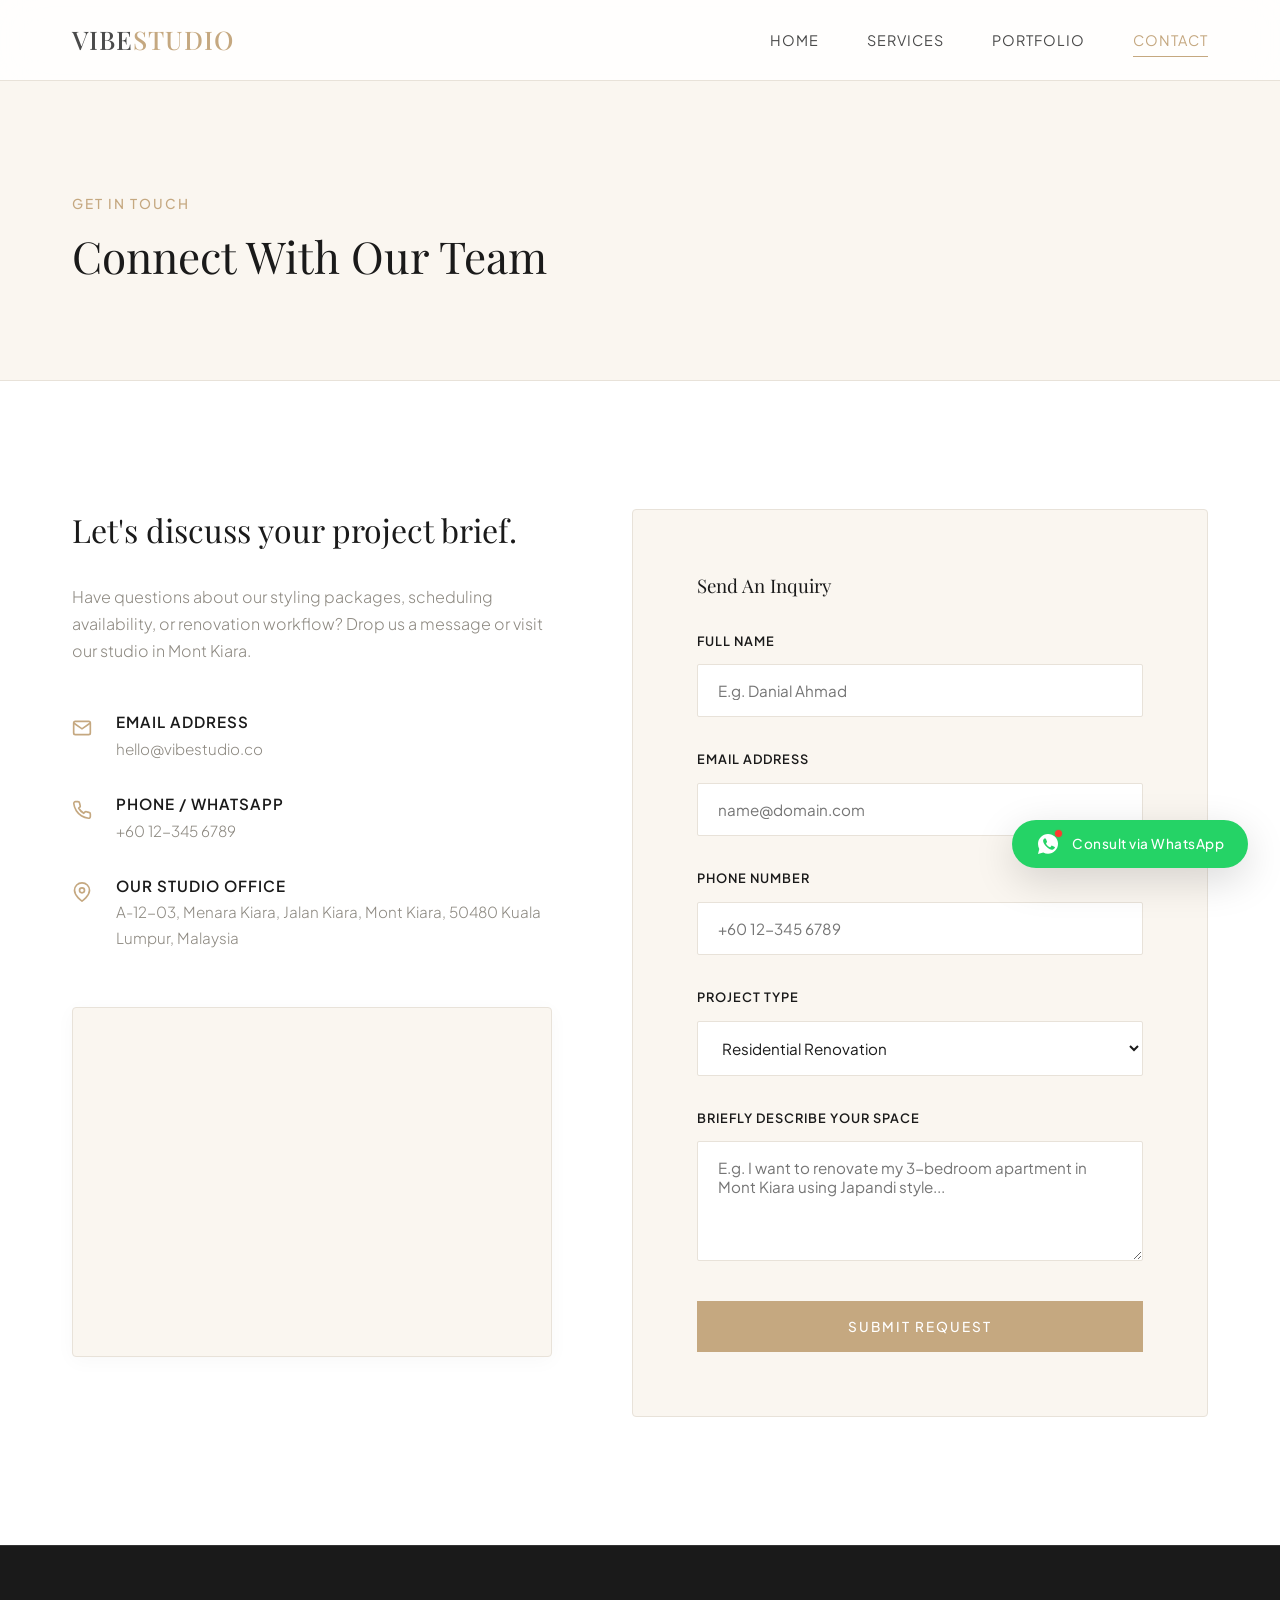
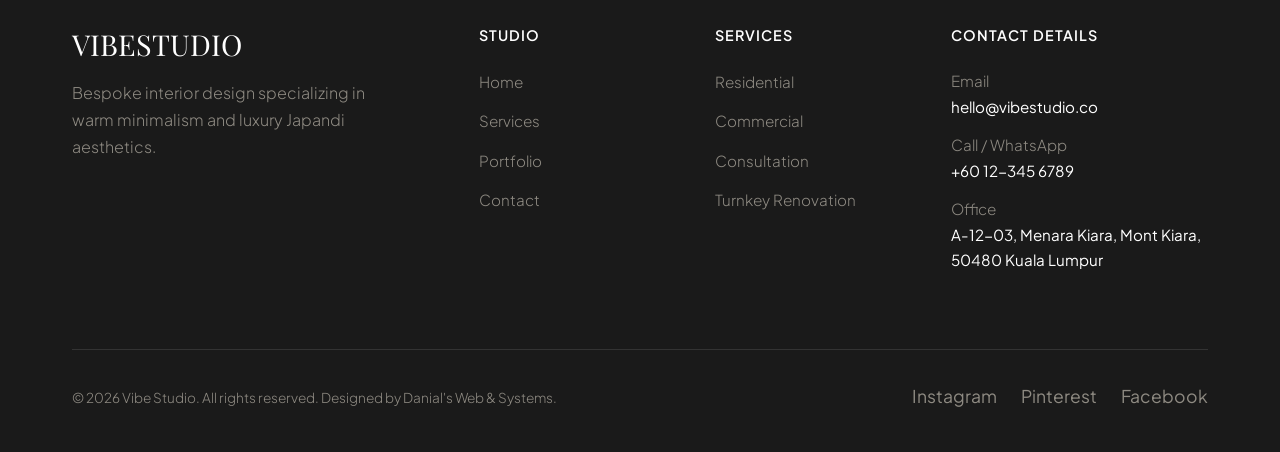
==== contact.html @ b214fbda "Initial commit - Japandi Vibe Studio Website" ====
<!DOCTYPE html>
<html lang="en">
<head>
  <meta charset="UTF-8">
  <meta name="viewport" content="width=device-width, initial-scale=1.0">
  <meta name="description" content="Get in touch with Vibe Studio in Kuala Lumpur. Send us an inquiry about your residential or commercial interior renovation.">
  <title>Contact Us | Vibe Interior Studio</title>
  
  <!-- CSS Stylesheet -->
  <link rel="stylesheet" href="css/style.css">
</head>
<body>

  <!-- Navigation Bar -->
  <nav class="navbar" id="navbar">
    <div class="container navbar-container">
      <a href="index.html" class="logo">VIBE<span>STUDIO</span></a>
      
      <ul class="nav-menu" id="nav-menu">
        <li><a href="index.html" class="nav-link">Home</a></li>
        <li><a href="services.html" class="nav-link">Services</a></li>
        <li><a href="portfolio.html" class="nav-link">Portfolio</a></li>
        <li><a href="contact.html" class="nav-link active">Contact</a></li>
      </ul>
      
      <div class="menu-toggle" id="menu-toggle">
        <span></span>
        <span></span>
        <span></span>
      </div>
    </div>
  </nav>

  <!-- Page Header -->
  <header class="page-header">
    <div class="container">
      <span class="section-subtitle">Get In Touch</span>
      <h1 class="section-title" style="margin-bottom: 0;">Connect With Our Team</h1>
    </div>
  </header>

  <!-- Contact Section -->
  <section class="section">
    <div class="container">
      <div class="contact-grid">
        
        <!-- Contact Information Column -->
        <div class="contact-info-col">
          <h3>Let's discuss your project brief.</h3>
          <p style="margin-bottom: 3rem; color: var(--color-text-muted);">Have questions about our styling packages, scheduling availability, or renovation workflow? Drop us a message or visit our studio in Mont Kiara.</p>
          
          <div class="contact-details">
            <!-- Item 1 -->
            <div class="contact-detail-item">
              <div class="contact-detail-icon">
                <svg width="20" height="20" viewBox="0 0 24 24" fill="none" stroke="currentColor" stroke-width="2">
                  <path d="M4 4h16c1.1 0 2 .9 2 2v12c0 1.1-.9 2-2 2H4c-1.1 0-2-.9-2-2V6c0-1.1.9-2 2-2z"/>
                  <polyline points="22,6 12,13 2,6"/>
                </svg>
              </div>
              <div class="contact-detail-text">
                <h4>Email Address</h4>
                <p><a href="mailto:hello@vibestudio.co">hello@vibestudio.co</a></p>
              </div>
            </div>

            <!-- Item 2 -->
            <div class="contact-detail-item">
              <div class="contact-detail-icon">
                <svg width="20" height="20" viewBox="0 0 24 24" fill="none" stroke="currentColor" stroke-width="2">
                  <path d="M22 16.92v3a2 2 0 0 1-2.18 2 19.79 19.79 0 0 1-8.63-3.07 19.5 19.5 0 0 1-6-6 19.79 19.79 0 0 1-3.07-8.67A2 2 0 0 1 4.11 2h3a2 2 0 0 1 2 1.72 12.84 12.84 0 0 0 .7 2.81 2 2 0 0 1-.45 2.11L8.09 9.91a16 16 0 0 0 6 6l1.27-1.27a2 2 0 0 1 2.11-.45 12.84 12.84 0 0 0 2.81.7A2 2 0 0 1 22 16.92z"/>
                </svg>
              </div>
              <div class="contact-detail-text">
                <h4>Phone / WhatsApp</h4>
                <p><a href="https://wa.me/60123456789">+60 12-345 6789</a></p>
              </div>
            </div>

            <!-- Item 3 -->
            <div class="contact-detail-item">
              <div class="contact-detail-icon">
                <svg width="20" height="20" viewBox="0 0 24 24" fill="none" stroke="currentColor" stroke-width="2">
                  <path d="M21 10c0 7-9 13-9 13s-9-6-9-13a9 9 0 0 1 18 0z"/>
                  <circle cx="12" cy="10" r="3"/>
                </svg>
              </div>
              <div class="contact-detail-text">
                <h4>Our Studio Office</h4>
                <p>A-12-03, Menara Kiara, Jalan Kiara, Mont Kiara, 50480 Kuala Lumpur, Malaysia</p>
              </div>
            </div>
          </div>

          <!-- Real Interactive Google Maps -->
          <div class="map-mockup">
            <iframe 
              src="https://www.google.com/maps/embed?pb=!1m18!1m12!1m3!1d3983.7431238466184!2d101.6508933!3d3.1706692999999997!2m3!1f0!2f0!3f0!3m2!1i1024!2i768!4f13.1!3m3!1m2!1s0x31cc48f1f7d5c953%3A0xe9f79cd29c6ccb19!2sMenara%20Kiara!5e0!3m2!1sen!2smy!4v1718849477000!5m2!1sen!2smy" 
              width="100%" 
              height="100%" 
              style="border:0;" 
              allowfullscreen="" 
              loading="lazy" 
              referrerpolicy="no-referrer-when-downgrade">
            </iframe>
          </div>
        </div>

        <!-- Contact Form Column -->
        <div class="contact-form-col">
          <h3 style="margin-bottom: 2rem;">Send An Inquiry</h3>
          
          <form id="contact-form" novalidate>
            <!-- Name Input -->
            <div class="form-group">
              <label for="name" class="form-label">Full Name</label>
              <input type="text" class="form-control" id="name" name="name" placeholder="E.g. Danial Ahmad" required>
            </div>

            <!-- Email Input -->
            <div class="form-group">
              <label for="email" class="form-label">Email Address</label>
              <input type="email" class="form-control" id="email" name="email" placeholder="name@domain.com" required>
            </div>

            <!-- Phone Input -->
            <div class="form-group">
              <label for="phone" class="form-label">Phone Number</label>
              <input type="tel" class="form-control" id="phone" name="phone" placeholder="+60 12-345 6789" required>
            </div>

            <!-- Space Selection -->
            <div class="form-group">
              <label for="project-type" class="form-label">Project Type</label>
              <select class="form-control" id="project-type" name="project-type">
                <option value="residential">Residential Renovation</option>
                <option value="commercial">Commercial / Office Design</option>
                <option value="consultation">Spatial Design Consultation</option>
                <option value="other">Other Projects</option>
              </select>
            </div>

            <!-- Message Input -->
            <div class="form-group">
              <label for="message" class="form-label">Briefly describe your space</label>
              <textarea class="form-control" id="message" name="message" placeholder="E.g. I want to renovate my 3-bedroom apartment in Mont Kiara using Japandi style..." required></textarea>
            </div>

            <!-- Submit Button -->
            <button type="submit" class="btn btn-accent btn-primary" style="width: 100%;">Submit Request</button>
            
            <!-- Form Status Response -->
            <div class="form-status" id="form-status"></div>
          </form>
        </div>

      </div>
    </div>
  </section>

  <!-- Footer -->
  <footer class="footer">
    <div class="container">
      <div class="footer-grid">
        <div class="footer-brand">
          <h3>VIBE<span>STUDIO</span></h3>
          <p>Bespoke interior design specializing in warm minimalism and luxury Japandi aesthetics.</p>
        </div>
        <div class="footer-col">
          <h4>Studio</h4>
          <ul class="footer-links">
            <li><a href="index.html">Home</a></li>
            <li><a href="services.html">Services</a></li>
            <li><a href="portfolio.html">Portfolio</a></li>
            <li><a href="contact.html">Contact</a></li>
          </ul>
        </div>
        <div class="footer-col">
          <h4>Services</h4>
          <ul class="footer-links">
            <li><a href="services.html">Residential</a></li>
            <li><a href="services.html">Commercial</a></li>
            <li><a href="services.html">Consultation</a></li>
            <li><a href="services.html">Turnkey Renovation</a></li>
          </ul>
        </div>
        <div class="footer-col">
          <h4>Contact Details</h4>
          <div class="footer-contact">
            <p>Email <span>hello@vibestudio.co</span></p>
            <p>Call / WhatsApp <span>+60 12-345 6789</span></p>
            <p>Office <span>A-12-03, Menara Kiara, Mont Kiara, 50480 Kuala Lumpur</span></p>
          </div>
        </div>
      </div>
      
      <div class="footer-bottom">
        <p>&copy; 2026 Vibe Studio. All rights reserved. Designed by Danial's Web &amp; Systems.</p>
        <div class="social-links">
          <a href="#" aria-label="Instagram">Instagram</a>
          <a href="#" aria-label="Pinterest">Pinterest</a>
          <a href="#" aria-label="Facebook">Facebook</a>
        </div>
      </div>
    </div>
  </footer>

  <!-- Floating WhatsApp Widget -->
  <a href="https://wa.me/60123456789" class="whatsapp-float" target="_blank" rel="noopener noreferrer">
    <div class="whatsapp-icon-wrapper">
      <svg class="whatsapp-icon" viewBox="0 0 24 24">
        <path d="M12.012 2C6.48 2 2 6.48 2 12.012c0 1.767.46 3.427 1.258 4.887L2 22l5.244-1.378a9.954 9.954 0 0 0 4.768 1.21c5.532 0 10.012-4.48 10.012-10.012S17.544 2 12.012 2zm6.273 14.3c-.258.728-1.282 1.332-1.782 1.4-1.378.188-3.118-.332-5.187-2.186-2.585-2.316-4.225-5.068-4.225-6.853 0-.853.454-1.42.79-1.77.258-.266.52-.352.753-.352.224 0 .428.01.614.019.2.01.467-.076.732.558.266.643.918 2.24.996 2.4.078.16.13.348.026.558-.104.21-.156.34-.312.522-.156.182-.328.406-.468.544-.156.15-.32.314-.138.625.182.308.808 1.33 1.734 2.156.926.826 1.706 1.08 2.012 1.204.306.124.484.104.664-.1.182-.204.79-.918.996-1.232.204-.314.41-.262.69-.156.28.106 1.78.84 2.088.994.308.154.514.23.586.352.072.124.072.716-.186 1.442z"/>
      </svg>
      <div class="whatsapp-badge"></div>
    </div>
    <span class="whatsapp-text">Consult via WhatsApp</span>
  </a>

  <!-- Main JavaScript File -->
  <script src="js/main.js"></script>
</body>
</html>
---- css/style.css ----
/* 
 * Vibe Interior Studio - Style Sheet
 * Japandi Minimalist Luxury Theme
 */

@import url('https://fonts.googleapis.com/css2?family=Playfair+Display:ital,wght@0,400..900;1,400..900&family=Plus+Jakarta+Sans:wght@300;400;500;600;700&display=swap');

:root {
  --color-primary: #1A1A1A;
  --color-accent: #C5A880;
  --color-accent-hover: #AA8C63;
  --color-bg-light: #FAF6F0;
  --color-bg-white: #FFFFFF;
  --color-text: #4A4A4A;
  --color-text-light: #F0EDE6;
  --color-text-muted: #8E8A82;
  --color-border: #E8E2D9;
  --color-border-dark: #333333;
  --font-headers: 'Playfair Display', Georgia, serif;
  --font-body: 'Plus Jakarta Sans', sans-serif;
  --transition-smooth: all 0.4s cubic-bezier(0.16, 1, 0.3, 1);
  --shadow-subtle: 0 4px 20px rgba(26, 26, 26, 0.03);
  --shadow-medium: 0 10px 30px rgba(26, 26, 26, 0.06);
  --shadow-float: 0 12px 40px rgba(0, 0, 0, 0.15);
}

/* Base resets */
*, *::before, *::after {
  box-sizing: border-box;
  margin: 0;
  padding: 0;
}

html {
  scroll-behavior: smooth;
  font-size: 16px;
}

body {
  font-family: var(--font-body);
  color: var(--color-text);
  background-color: var(--color-bg-white);
  line-height: 1.7;
  overflow-x: hidden;
  -webkit-font-smoothing: antialiased;
}

h1, h2, h3, h4, h5, h6 {
  font-family: var(--font-headers);
  color: var(--color-primary);
  font-weight: 400;
  line-height: 1.3;
}

p {
  font-weight: 300;
}

a {
  color: inherit;
  text-decoration: none;
  transition: var(--transition-smooth);
}

img {
  max-width: 100%;
  height: auto;
  display: block;
}

/* Custom Scrollbar */
::-webkit-scrollbar {
  width: 8px;
}
::-webkit-scrollbar-track {
  background: var(--color-bg-light);
}
::-webkit-scrollbar-thumb {
  background: var(--color-accent);
  border-radius: 4px;
}
::-webkit-scrollbar-thumb:hover {
  background: var(--color-accent-hover);
}

/* Common Layout Elements */
.container {
  max-width: 1200px;
  margin: 0 auto;
  padding: 0 2rem;
}

.section {
  padding: 8rem 0;
}

.section-light {
  background-color: var(--color-bg-light);
}

.section-header {
  max-width: 600px;
  margin-bottom: 4rem;
}

.section-subtitle {
  font-family: var(--font-body);
  font-weight: 500;
  text-transform: uppercase;
  font-size: 0.85rem;
  letter-spacing: 2px;
  color: var(--color-accent);
  margin-bottom: 0.75rem;
  display: block;
}

.section-title {
  font-size: 2.75rem;
  margin-bottom: 1.5rem;
}

@media (max-width: 768px) {
  .section {
    padding: 5rem 0;
  }
  .section-title {
    font-size: 2.25rem;
  }
}

/* Navigation Bar */
.navbar {
  position: fixed;
  top: 0;
  left: 0;
  width: 100%;
  z-index: 1000;
  background-color: rgba(255, 255, 255, 0.85);
  backdrop-filter: blur(20px);
  -webkit-backdrop-filter: blur(20px);
  border-bottom: 1px solid var(--color-border);
  transition: var(--transition-smooth);
}

.navbar.scrolled {
  padding: 0.75rem 0;
  box-shadow: var(--shadow-subtle);
}

.navbar-container {
  display: flex;
  justify-content: space-between;
  align-items: center;
  height: 80px;
}

.logo {
  font-family: var(--font-headers);
  font-size: 1.6rem;
  font-weight: 500;
  letter-spacing: 1px;
}

.logo span {
  color: var(--color-accent);
}

.nav-menu {
  display: flex;
  gap: 3rem;
  list-style: none;
}

.nav-link {
  font-size: 0.9rem;
  font-weight: 400;
  letter-spacing: 1px;
  text-transform: uppercase;
  position: relative;
  padding: 0.5rem 0;
}

.nav-link::after {
  content: '';
  position: absolute;
  bottom: 0;
  left: 0;
  width: 0;
  height: 1px;
  background-color: var(--color-accent);
  transition: var(--transition-smooth);
}

.nav-link:hover {
  color: var(--color-accent);
}

.nav-link:hover::after,
.nav-link.active::after {
  width: 100%;
}

.nav-link.active {
  color: var(--color-accent);
}

.menu-toggle {
  display: none;
  flex-direction: column;
  justify-content: space-between;
  width: 24px;
  height: 18px;
  cursor: pointer;
  z-index: 1001;
}

.menu-toggle span {
  display: block;
  height: 2px;
  width: 100%;
  background-color: var(--color-primary);
  transition: var(--transition-smooth);
  transform-origin: left center;
}

/* Mobile nav styles */
@media (max-width: 768px) {
  .nav-menu {
    position: fixed;
    top: 0;
    right: -100%;
    width: 80%;
    max-width: 320px;
    height: 100vh;
    background-color: var(--color-bg-white);
    flex-direction: column;
    justify-content: center;
    align-items: center;
    gap: 2.5rem;
    box-shadow: -10px 0 30px rgba(0,0,0,0.05);
    transition: var(--transition-smooth);
    z-index: 1000;
  }
  .nav-menu.open {
    right: 0;
  }
  .menu-toggle {
    display: flex;
  }
  .menu-toggle.open span:nth-child(1) {
    transform: rotate(45deg);
    position: relative;
    top: -1px;
    left: 2px;
  }
  .menu-toggle.open span:nth-child(2) {
    opacity: 0;
  }
  .menu-toggle.open span:nth-child(3) {
    transform: rotate(-45deg);
    position: relative;
    top: 1px;
    left: 2px;
  }
}

/* Buttons */
.btn {
  display: inline-flex;
  align-items: center;
  justify-content: center;
  padding: 1rem 2.25rem;
  font-family: var(--font-body);
  font-size: 0.85rem;
  font-weight: 500;
  letter-spacing: 2px;
  text-transform: uppercase;
  border: 1px solid var(--color-primary);
  cursor: pointer;
  position: relative;
  overflow: hidden;
  transition: var(--transition-smooth);
}

.btn-primary {
  background-color: var(--color-primary);
  color: var(--color-bg-white);
}

.btn-primary:hover {
  background-color: transparent;
  color: var(--color-primary);
}

.btn-secondary {
  background-color: transparent;
  color: var(--color-primary);
}

.btn-secondary:hover {
  background-color: var(--color-primary);
  color: var(--color-bg-white);
}

.btn-accent {
  background-color: var(--color-accent);
  border-color: var(--color-accent);
  color: var(--color-bg-white);
}

.btn-accent:hover {
  background-color: var(--color-accent-hover);
  border-color: var(--color-accent-hover);
  transform: translateY(-2px);
}

.btn-text {
  padding: 0;
  border: none;
  background: none;
  color: var(--color-accent);
  font-weight: 600;
  letter-spacing: 1px;
  display: inline-flex;
  align-items: center;
  gap: 0.5rem;
}

.btn-text::after {
  content: '→';
  transition: var(--transition-smooth);
}

.btn-text:hover {
  color: var(--color-primary);
}

.btn-text:hover::after {
  transform: translateX(5px);
}

/* Footer */
.footer {
  background-color: var(--color-primary);
  color: var(--color-text-light);
  padding: 5rem 0 2.5rem;
  border-top: 1px solid var(--color-border-dark);
}

.footer-grid {
  display: grid;
  grid-template-columns: 2fr 1fr 1fr 1.5fr;
  gap: 4rem;
  margin-bottom: 4rem;
}

@media (max-width: 992px) {
  .footer-grid {
    grid-template-columns: 1fr 1fr;
    gap: 3rem;
  }
}

@media (max-width: 576px) {
  .footer-grid {
    grid-template-columns: 1fr;
    gap: 2.5rem;
  }
}

.footer-brand h3 {
  color: var(--color-bg-white);
  font-size: 1.8rem;
  margin-bottom: 1rem;
}

.footer-brand p {
  color: var(--color-text-muted);
  max-width: 300px;
  margin-bottom: 1.5rem;
}

.footer-col h4 {
  color: var(--color-bg-white);
  font-family: var(--font-body);
  font-weight: 600;
  font-size: 0.9rem;
  text-transform: uppercase;
  letter-spacing: 1px;
  margin-bottom: 1.5rem;
}

.footer-links {
  list-style: none;
}

.footer-links li {
  margin-bottom: 0.75rem;
}

.footer-links a {
  color: var(--color-text-muted);
  font-weight: 300;
  font-size: 0.95rem;
}

.footer-links a:hover {
  color: var(--color-accent);
  padding-left: 5px;
}

.footer-contact p {
  color: var(--color-text-muted);
  margin-bottom: 0.75rem;
  font-size: 0.95rem;
}

.footer-contact span {
  display: block;
  color: var(--color-bg-white);
  font-weight: 400;
}

.footer-bottom {
  border-top: 1px solid var(--color-border-dark);
  padding-top: 2rem;
  display: flex;
  justify-content: space-between;
  align-items: center;
  flex-wrap: wrap;
  gap: 1rem;
}

.footer-bottom p {
  font-size: 0.85rem;
  color: var(--color-text-muted);
}

.social-links {
  display: flex;
  gap: 1.5rem;
}

.social-links a {
  color: var(--color-text-muted);
  font-size: 1.1rem;
}

.social-links a:hover {
  color: var(--color-accent);
}


/* --- PAGE SPECIFIC STYLES --- */

/* 1. Home Page */
.hero {
  height: 100vh;
  min-height: 600px;
  position: relative;
  display: flex;
  align-items: center;
  background-color: var(--color-primary);
  overflow: hidden;
}

.hero-bg {
  position: absolute;
  top: 0;
  left: 0;
  width: 100%;
  height: 100%;
  object-fit: cover;
  opacity: 0.45;
  transform: scale(1.05);
  animation: zoomSlow 20s infinite alternate;
}

@keyframes zoomSlow {
  from { transform: scale(1); }
  to { transform: scale(1.08); }
}

.hero-content {
  position: relative;
  z-index: 2;
  max-width: 750px;
  color: var(--color-bg-white);
}

.hero-subtitle {
  font-size: 0.9rem;
  text-transform: uppercase;
  letter-spacing: 3px;
  color: var(--color-accent);
  margin-bottom: 1.5rem;
  display: block;
  animation: fadeInUp 1s ease forwards;
}

.hero-title {
  font-size: 4.5rem;
  color: var(--color-bg-white);
  line-height: 1.15;
  margin-bottom: 2rem;
  animation: fadeInUp 1s ease 0.2s forwards;
  opacity: 0;
}

.hero-title span {
  font-style: italic;
  font-family: var(--font-headers);
  color: var(--color-accent);
}

.hero-btns {
  display: flex;
  gap: 1.5rem;
  animation: fadeInUp 1s ease 0.4s forwards;
  opacity: 0;
}

@media (max-width: 768px) {
  .hero-title {
    font-size: 3rem;
  }
  .hero-btns {
    flex-direction: column;
    align-items: flex-start;
  }
}

@keyframes fadeInUp {
  from {
    opacity: 0;
    transform: translateY(30px);
  }
  to {
    opacity: 1;
    transform: translateY(0);
  }
}

/* Home Intro / About Section */
.intro-grid {
  display: grid;
  grid-template-columns: 1fr 1fr;
  gap: 6rem;
  align-items: center;
}

.intro-image-wrapper {
  position: relative;
  padding-bottom: 120%; /* Portrait frame */
  background-color: var(--color-bg-light);
  overflow: hidden;
  border-radius: 4px;
  box-shadow: var(--shadow-medium);
}

.intro-img {
  position: absolute;
  top: 0;
  left: 0;
  width: 100%;
  height: 100%;
  object-fit: cover;
  transition: var(--transition-smooth);
}

.intro-image-wrapper:hover .intro-img {
  transform: scale(1.03);
}

.intro-stats {
  display: grid;
  grid-template-columns: 1fr 1fr;
  gap: 2.5rem;
  margin-top: 3.5rem;
  border-top: 1px solid var(--color-border);
  padding-top: 2.5rem;
}

.stat-number {
  font-family: var(--font-headers);
  font-size: 3rem;
  color: var(--color-accent);
  line-height: 1;
  margin-bottom: 0.5rem;
}

.stat-label {
  font-size: 0.85rem;
  text-transform: uppercase;
  letter-spacing: 1px;
  color: var(--color-text-muted);
}

@media (max-width: 992px) {
  .intro-grid {
    grid-template-columns: 1fr;
    gap: 4rem;
  }
  .intro-image-wrapper {
    padding-bottom: 60%;
  }
}

/* Home Featured Portfolio Preview */
.featured-grid {
  display: grid;
  grid-template-columns: repeat(3, 1fr);
  gap: 2rem;
  margin-bottom: 4rem;
}

.project-card {
  position: relative;
  overflow: hidden;
  aspect-ratio: 4/5;
  background-color: var(--color-primary);
  border-radius: 4px;
}

.project-img {
  width: 100%;
  height: 100%;
  object-fit: cover;
  transition: var(--transition-smooth);
}

.project-overlay {
  position: absolute;
  bottom: 0;
  left: 0;
  width: 100%;
  padding: 3rem 2rem 2rem;
  background: linear-gradient(to top, rgba(26,26,26,0.9) 0%, rgba(26,26,26,0.4) 60%, transparent 100%);
  color: var(--color-bg-white);
  transform: translateY(10px);
  opacity: 0;
  transition: var(--transition-smooth);
}

.project-card:hover .project-img {
  transform: scale(1.05);
  opacity: 0.7;
}

.project-card:hover .project-overlay {
  transform: translateY(0);
  opacity: 1;
}

.project-category {
  font-size: 0.75rem;
  text-transform: uppercase;
  letter-spacing: 1.5px;
  color: var(--color-accent);
  margin-bottom: 0.5rem;
  display: block;
}

.project-title {
  font-size: 1.5rem;
  color: var(--color-bg-white);
}

@media (max-width: 992px) {
  .featured-grid {
    grid-template-columns: 1fr 1fr;
  }
}
@media (max-width: 576px) {
  .featured-grid {
    grid-template-columns: 1fr;
  }
}

/* Testimonial slider styling */
.testimonial-card {
  background-color: var(--color-bg-white);
  padding: 3.5rem;
  border-radius: 4px;
  box-shadow: var(--shadow-subtle);
  border: 1px solid var(--color-border);
  position: relative;
}

.testimonial-card::before {
  content: '“';
  font-family: var(--font-headers);
  font-size: 8rem;
  position: absolute;
  top: -1rem;
  left: 2rem;
  color: rgba(197, 168, 128, 0.12);
  line-height: 1;
}

.testimonial-quote {
  font-family: var(--font-headers);
  font-size: 1.5rem;
  color: var(--color-primary);
  margin-bottom: 2rem;
  line-height: 1.5;
}

.testimonial-author {
  display: flex;
  align-items: center;
  gap: 1rem;
}

.author-info h4 {
  font-family: var(--font-body);
  font-weight: 600;
  font-size: 0.95rem;
}

.author-info p {
  font-size: 0.8rem;
  color: var(--color-text-muted);
}


/* 2. Services Page */
.page-header {
  padding: 12rem 0 6rem;
  background-color: var(--color-bg-light);
  border-bottom: 1px solid var(--color-border);
}

.services-grid {
  display: grid;
  grid-template-columns: repeat(4, 1fr);
  gap: 2rem;
}

.service-card {
  background-color: var(--color-bg-white);
  border: 1px solid var(--color-border);
  padding: 3rem 2rem;
  border-radius: 4px;
  transition: var(--transition-smooth);
}

.service-card:hover {
  transform: translateY(-8px);
  box-shadow: var(--shadow-medium);
  border-color: var(--color-accent);
}

.service-icon {
  width: 50px;
  height: 50px;
  display: flex;
  align-items: center;
  justify-content: center;
  background-color: var(--color-bg-light);
  color: var(--color-accent);
  border-radius: 4px;
  margin-bottom: 2rem;
  font-size: 1.5rem;
  transition: var(--transition-smooth);
}

.service-card:hover .service-icon {
  background-color: var(--color-accent);
  color: var(--color-bg-white);
}

.service-card h3 {
  font-size: 1.35rem;
  margin-bottom: 1rem;
}

.service-card p {
  font-size: 0.9rem;
  color: var(--color-text-muted);
}

@media (max-width: 1200px) {
  .services-grid {
    grid-template-columns: repeat(2, 1fr);
  }
}
@media (max-width: 576px) {
  .services-grid {
    grid-template-columns: 1fr;
  }
}

/* Timeline Process styling */
.timeline {
  position: relative;
  max-width: 800px;
  margin: 0 auto;
  padding: 2rem 0;
}

.timeline::after {
  content: '';
  position: absolute;
  width: 1px;
  background-color: var(--color-border);
  top: 0;
  bottom: 0;
  left: 50%;
  margin-left: -0.5px;
}

.timeline-item {
  padding: 2rem 3rem;
  position: relative;
  width: 50%;
  transition: var(--transition-smooth);
}

.timeline-item::after {
  content: '';
  position: absolute;
  width: 12px;
  height: 12px;
  right: -6px;
  background-color: var(--color-bg-white);
  border: 2px solid var(--color-accent);
  border-radius: 50%;
  top: 2.5rem;
  z-index: 1;
  transition: var(--transition-smooth);
}

.timeline-item:hover::after {
  background-color: var(--color-accent);
  transform: scale(1.3);
}

.timeline-item-left {
  left: 0;
  text-align: right;
}

.timeline-item-right {
  left: 50%;
}

.timeline-item-right::after {
  left: -6px;
}

.timeline-step {
  font-family: var(--font-body);
  font-size: 0.8rem;
  color: var(--color-accent);
  font-weight: 600;
  text-transform: uppercase;
  margin-bottom: 0.5rem;
  display: block;
}

.timeline-item h3 {
  font-size: 1.5rem;
  margin-bottom: 1rem;
}

.timeline-item p {
  color: var(--color-text-muted);
  font-size: 0.95rem;
}

@media (max-width: 768px) {
  .timeline::after {
    left: 2rem;
  }
  .timeline-item {
    width: 100%;
    text-align: left !important;
    padding-left: 4rem;
    padding-right: 0;
  }
  .timeline-item::after {
    left: 2rem !important;
    margin-left: -6px;
  }
  .timeline-item-right {
    left: 0;
  }
}


/* 3. Portfolio Page with Filtering & Grid */
.portfolio-filters {
  display: flex;
  justify-content: center;
  gap: 1.5rem;
  flex-wrap: wrap;
  margin-bottom: 4rem;
}

.filter-btn {
  background: none;
  border: none;
  font-family: var(--font-body);
  font-size: 0.85rem;
  font-weight: 500;
  text-transform: uppercase;
  letter-spacing: 2px;
  color: var(--color-text-muted);
  cursor: pointer;
  padding: 0.5rem 1.5rem;
  border-radius: 30px;
  border: 1px solid transparent;
  transition: var(--transition-smooth);
}

.filter-btn:hover {
  color: var(--color-primary);
}

.filter-btn.active {
  color: var(--color-primary);
  border-color: var(--color-border);
  background-color: var(--color-bg-light);
}

.portfolio-grid {
  display: grid;
  grid-template-columns: repeat(3, 1fr);
  gap: 2rem;
}

.portfolio-item {
  position: relative;
  aspect-ratio: 1/1;
  overflow: hidden;
  border-radius: 4px;
  cursor: pointer;
  background-color: var(--color-primary);
}

.portfolio-item img {
  width: 100%;
  height: 100%;
  object-fit: cover;
  transition: var(--transition-smooth);
}

.portfolio-item-overlay {
  position: absolute;
  top: 0;
  left: 0;
  width: 100%;
  height: 100%;
  background-color: rgba(26, 26, 26, 0.7);
  display: flex;
  flex-direction: column;
  justify-content: center;
  align-items: center;
  opacity: 0;
  transition: var(--transition-smooth);
  color: var(--color-bg-white);
  padding: 2rem;
  text-align: center;
}

.portfolio-item:hover img {
  transform: scale(1.05);
}

.portfolio-item:hover .portfolio-item-overlay {
  opacity: 1;
}

.portfolio-item-overlay h3 {
  color: var(--color-bg-white);
  font-size: 1.4rem;
  margin-bottom: 0.5rem;
}

.portfolio-item-overlay p {
  font-size: 0.8rem;
  text-transform: uppercase;
  color: var(--color-accent);
  letter-spacing: 1px;
}

@media (max-width: 992px) {
  .portfolio-grid {
    grid-template-columns: repeat(2, 1fr);
  }
}
@media (max-width: 576px) {
  .portfolio-grid {
    grid-template-columns: 1fr;
  }
}

/* Lightbox Modal */
.lightbox {
  position: fixed;
  top: 0;
  left: 0;
  width: 100%;
  height: 100%;
  background-color: rgba(26, 26, 26, 0.95);
  z-index: 2000;
  display: none;
  justify-content: center;
  align-items: center;
  opacity: 0;
  transition: opacity 0.4s ease;
}

.lightbox.active {
  display: flex;
  opacity: 1;
}

.lightbox-content {
  position: relative;
  max-width: 85%;
  max-height: 80vh;
  display: flex;
  flex-direction: column;
  align-items: center;
}

.lightbox-img {
  max-width: 100%;
  max-height: 75vh;
  object-fit: contain;
  box-shadow: 0 10px 40px rgba(0,0,0,0.5);
  border-radius: 2px;
}

.lightbox-caption {
  color: var(--color-bg-white);
  font-family: var(--font-headers);
  font-size: 1.25rem;
  margin-top: 1.5rem;
  text-align: center;
}

.lightbox-close {
  position: absolute;
  top: -40px;
  right: 0;
  color: var(--color-bg-white);
  font-size: 2rem;
  cursor: pointer;
  line-height: 1;
}

.lightbox-close:hover {
  color: var(--color-accent);
}

.lightbox-nav {
  position: absolute;
  top: 50%;
  transform: translateY(-50%);
  color: var(--color-bg-white);
  font-size: 3rem;
  cursor: pointer;
  user-select: none;
  transition: var(--transition-smooth);
}

.lightbox-nav:hover {
  color: var(--color-accent);
}

.lightbox-prev {
  left: -80px;
}

.lightbox-next {
  right: -80px;
}

@media (max-width: 768px) {
  .lightbox-prev {
    left: -40px;
  }
  .lightbox-next {
    right: -40px;
  }
  .lightbox-nav {
    font-size: 2rem;
  }
}


/* 4. Contact Page */
.contact-grid {
  display: grid;
  grid-template-columns: 1fr 1.2fr;
  gap: 5rem;
}

@media (max-width: 992px) {
  .contact-grid {
    grid-template-columns: 1fr;
    gap: 4rem;
  }
}

.contact-info-col h3 {
  font-size: 2rem;
  margin-bottom: 2rem;
}

.contact-details {
  margin-bottom: 3.5rem;
}

.contact-detail-item {
  display: flex;
  gap: 1.5rem;
  margin-bottom: 2rem;
}

.contact-detail-icon {
  font-size: 1.3rem;
  color: var(--color-accent);
}

.contact-detail-text h4 {
  font-family: var(--font-body);
  font-weight: 600;
  font-size: 0.95rem;
  text-transform: uppercase;
  letter-spacing: 1px;
  margin-bottom: 0.25rem;
}

.contact-detail-text p {
  color: var(--color-text-muted);
  font-size: 0.95rem;
}

/* Styled Map Mockup */
.map-mockup {
  width: 100%;
  height: 350px;
  background-color: var(--color-bg-light);
  border: 1px solid var(--color-border);
  border-radius: 4px;
  position: relative;
  overflow: hidden;
  box-shadow: var(--shadow-subtle);
}

.map-mockup iframe {
  width: 100%;
  height: 100%;
  border: 0;
  filter: grayscale(0.7) contrast(1.1) brightness(0.95);
  transition: var(--transition-smooth);
}

.map-mockup iframe:hover {
  filter: none;
}

.map-placeholder-bg {
  width: 100%;
  height: 100%;
  background: radial-gradient(circle at center, #F5F1E9 0%, #E8E2D9 100%);
  position: relative;
}

/* Decorative map roads and layout */
.map-road {
  position: absolute;
  background-color: #FFFFFF;
}
.road-1 { top: 30%; left: 0; width: 100%; height: 30px; transform: rotate(-5deg); }
.road-2 { top: 0; left: 40%; width: 40px; height: 100%; transform: rotate(15deg); }
.road-3 { top: 60%; left: 0; width: 100%; height: 20px; }

.map-park {
  position: absolute;
  top: 10%;
  left: 10%;
  width: 120px;
  height: 90px;
  background-color: #E2EBDC;
  border-radius: 8px;
}

.map-pin {
  position: absolute;
  top: 40%;
  left: 46%;
  transform: translate(-50%, -50%);
  display: flex;
  flex-direction: column;
  align-items: center;
  cursor: pointer;
  z-index: 10;
}

.pin-icon {
  width: 32px;
  height: 32px;
  background-color: var(--color-primary);
  border: 2px solid var(--color-accent);
  border-radius: 50% 50% 50% 0;
  transform: rotate(-45deg);
  display: flex;
  align-items: center;
  justify-content: center;
  box-shadow: 0 4px 10px rgba(0,0,0,0.15);
  animation: pulsePin 2s infinite;
}

@keyframes pulsePin {
  0% { transform: rotate(-45deg) scale(1); }
  50% { transform: rotate(-45deg) scale(1.1); }
  100% { transform: rotate(-45deg) scale(1); }
}

.pin-icon::after {
  content: '';
  width: 10px;
  height: 10px;
  background-color: var(--color-accent);
  border-radius: 50%;
}

.map-tooltip {
  background-color: var(--color-primary);
  color: var(--color-bg-white);
  padding: 0.75rem 1rem;
  border-radius: 4px;
  font-size: 0.8rem;
  white-space: nowrap;
  margin-top: 0.5rem;
  box-shadow: var(--shadow-float);
  border: 1px solid var(--color-border-dark);
}

.map-tooltip h5 {
  color: var(--color-accent);
  font-size: 0.85rem;
  margin-bottom: 0.25rem;
}

.map-link-btn {
  position: absolute;
  bottom: 1.5rem;
  right: 1.5rem;
  background-color: var(--color-bg-white);
  padding: 0.5rem 1rem;
  border-radius: 4px;
  font-size: 0.8rem;
  font-weight: 500;
  box-shadow: var(--shadow-subtle);
  border: 1px solid var(--color-border);
}

.map-link-btn:hover {
  background-color: var(--color-primary);
  color: var(--color-bg-white);
}

/* Contact Form */
.contact-form-col {
  background-color: var(--color-bg-light);
  padding: 4rem;
  border-radius: 4px;
  border: 1px solid var(--color-border);
}

@media (max-width: 576px) {
  .contact-form-col {
    padding: 2.5rem;
  }
}

.form-group {
  margin-bottom: 2rem;
}

.form-label {
  display: block;
  font-size: 0.8rem;
  text-transform: uppercase;
  letter-spacing: 1px;
  font-weight: 600;
  margin-bottom: 0.75rem;
  color: var(--color-primary);
}

.form-control {
  width: 100%;
  padding: 1rem 1.25rem;
  border: 1px solid var(--color-border);
  background-color: var(--color-bg-white);
  font-family: var(--font-body);
  font-size: 0.95rem;
  color: var(--color-primary);
  transition: var(--transition-smooth);
  border-radius: 2px;
}

.form-control:focus {
  outline: none;
  border-color: var(--color-accent);
  box-shadow: 0 0 0 3px rgba(197, 168, 128, 0.1);
}

textarea.form-control {
  resize: vertical;
  min-height: 120px;
}

.form-status {
  margin-top: 1.5rem;
  padding: 1rem;
  border-radius: 4px;
  font-size: 0.9rem;
  display: none;
}

.form-status.success {
  display: block;
  background-color: #E2EBDC;
  color: #4A633B;
  border: 1px solid #C4D6BA;
}

.form-status.error {
  display: block;
  background-color: #F8E3E3;
  color: #8C3E3E;
  border: 1px solid #EFAFAF;
}


/* --- FLOATING WHATSAPP BUTTON --- */
.whatsapp-float {
  position: fixed;
  bottom: 2rem;
  right: 2rem;
  z-index: 999;
  display: flex;
  align-items: center;
  gap: 0.75rem;
  background-color: #25D366;
  color: var(--color-bg-white);
  padding: 0.75rem 1.5rem;
  border-radius: 50px;
  box-shadow: var(--shadow-float);
  transition: var(--transition-smooth);
  cursor: pointer;
}

.whatsapp-float:hover {
  transform: translateY(-5px);
  background-color: #20BA5A;
}

.whatsapp-icon-wrapper {
  position: relative;
  display: flex;
  align-items: center;
  justify-content: center;
}

.whatsapp-icon {
  width: 24px;
  height: 24px;
  fill: currentColor;
}

/* Pulse Notification Indicator */
.whatsapp-badge {
  position: absolute;
  top: -3px;
  right: -3px;
  width: 9px;
  height: 9px;
  background-color: #FF3B30;
  border-radius: 50%;
  border: 1.5px solid #25D366;
}

.whatsapp-badge::after {
  content: '';
  position: absolute;
  width: 100%;
  height: 100%;
  background-color: #FF3B30;
  border-radius: 50%;
  animation: pulseBadge 1.5s infinite;
  opacity: 0.7;
}

@keyframes pulseBadge {
  0% { transform: scale(1); opacity: 0.8; }
  100% { transform: scale(2.5); opacity: 0; }
}

.whatsapp-text {
  font-size: 0.85rem;
  font-weight: 500;
  letter-spacing: 0.5px;
}

@media (max-width: 576px) {
  .whatsapp-float {
    padding: 0.75rem;
    border-radius: 50%;
  }
  .whatsapp-text {
    display: none;
  }
  .whatsapp-badge {
    border-color: #25D366;
  }
}
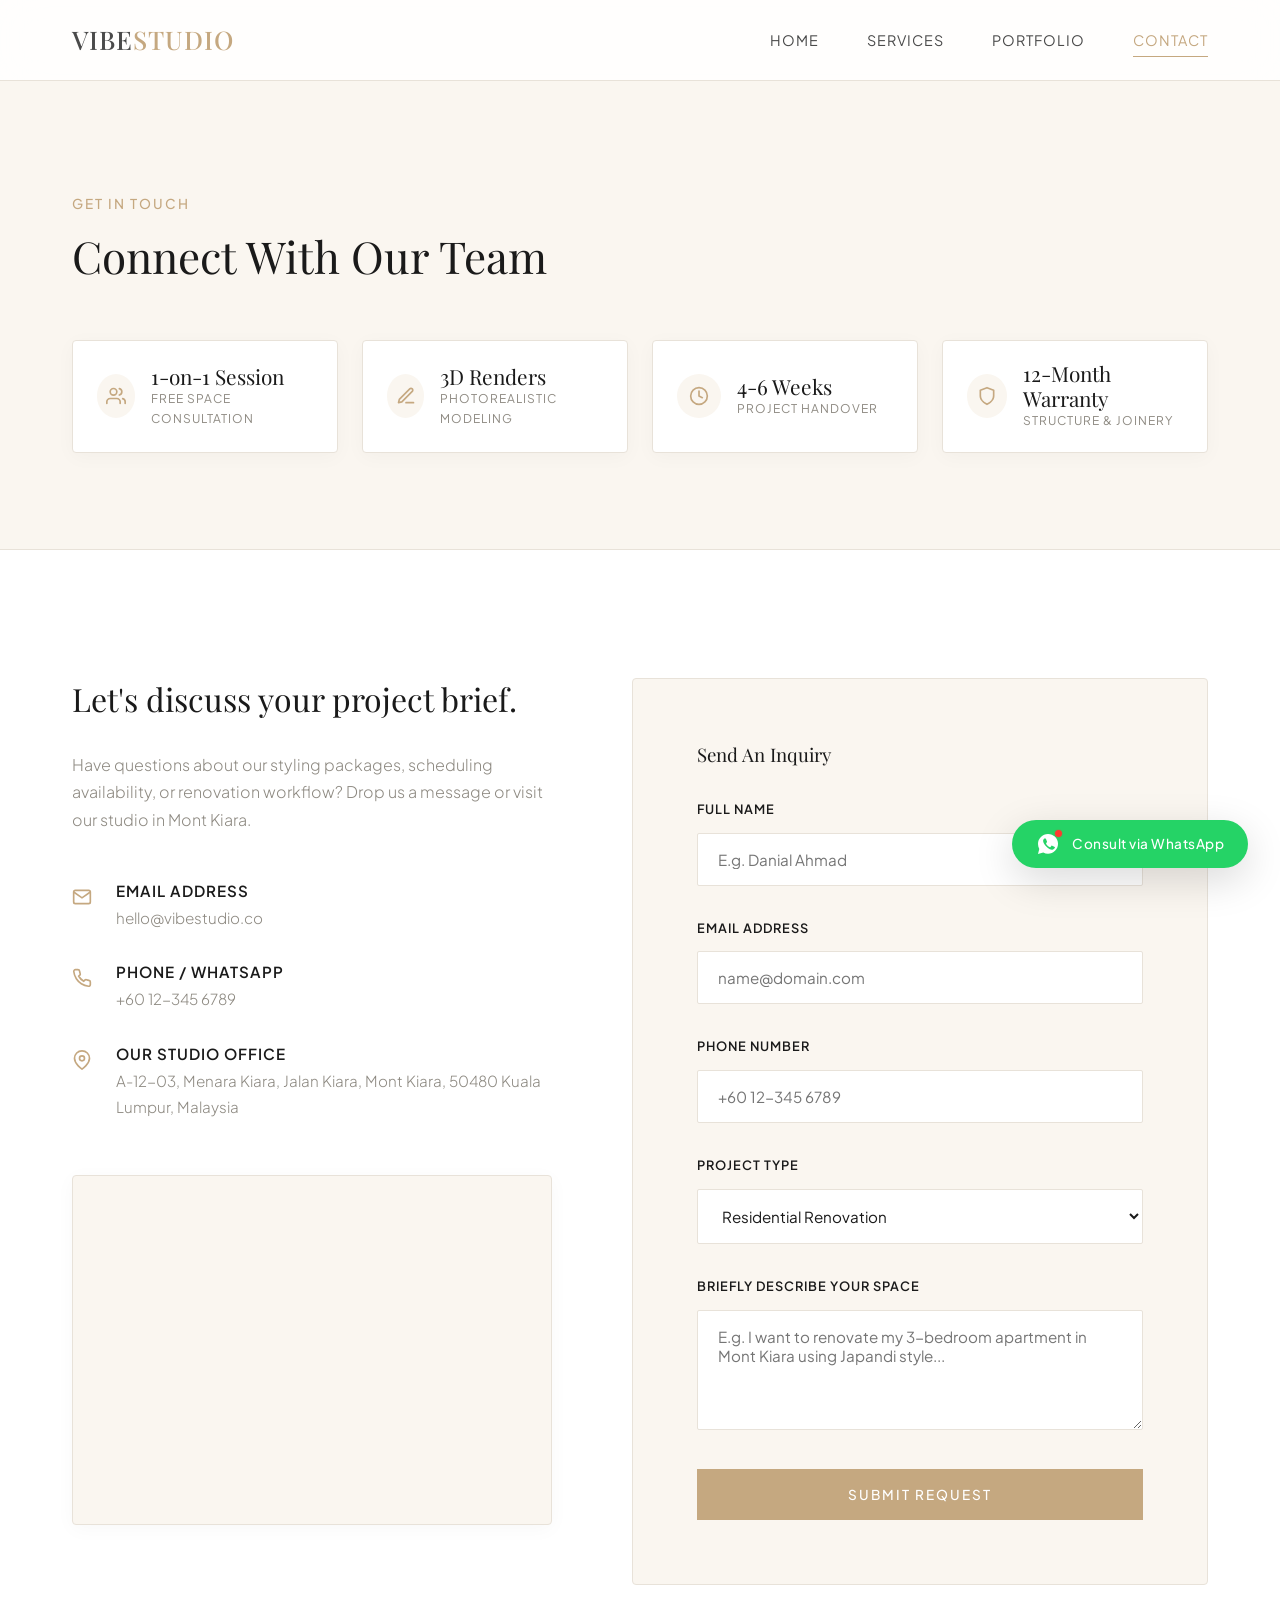
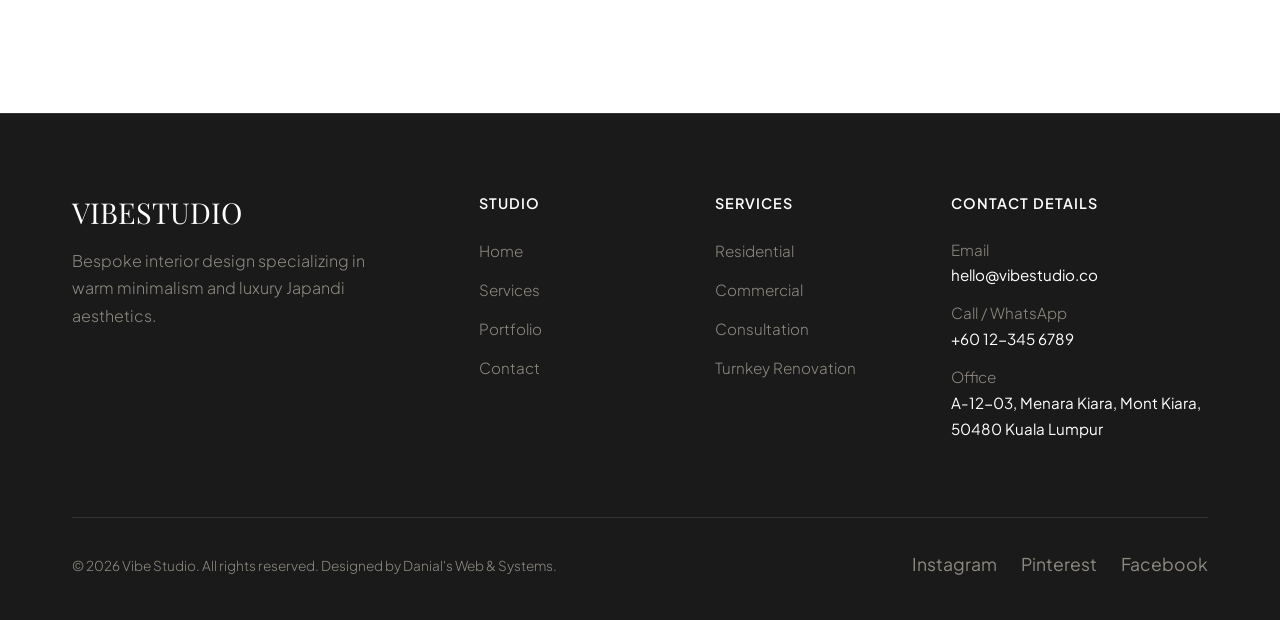
==== commit 17877323: "Update contact page infographic specs to reflect interior design details" ====
--- a/contact.html
+++ b/contact.html
@@ -35,7 +35,47 @@
   <header class="page-header">
     <div class="container">
       <span class="section-subtitle">Get In Touch</span>
-      <h1 class="section-title" style="margin-bottom: 0;">Connect With Our Team</h1>
+      <h1 class="section-title" style="margin-bottom: 1rem;">Connect With Our Team</h1>
+      
+      <!-- Horizontal Infographic Specs Grid -->
+      <div class="specs-grid-bar">
+        <div class="spec-item">
+          <div class="spec-icon">
+            <svg width="20" height="20" viewBox="0 0 24 24" fill="none" stroke="currentColor" stroke-width="2" stroke-linecap="round" stroke-linejoin="round"><path d="M17 21v-2a4 4 0 0 0-4-4H5a4 4 0 0 0-4 4v2"/><circle cx="9" cy="7" r="4"/><path d="M23 21v-2a4 4 0 0 0-3-3.87"/><path d="M16 3.13a4 4 0 0 1 0 7.75"/></svg>
+          </div>
+          <div class="spec-info">
+            <span class="spec-num">1-on-1 Session</span>
+            <span class="spec-title">Free Space Consultation</span>
+          </div>
+        </div>
+        <div class="spec-item">
+          <div class="spec-icon">
+            <svg width="20" height="20" viewBox="0 0 24 24" fill="none" stroke="currentColor" stroke-width="2" stroke-linecap="round" stroke-linejoin="round"><path d="M12 20h9"/><path d="M16.5 3.5a2.121 2.121 0 0 1 3 3L7 19l-4 1 1-4L16.5 3.5z"/></svg>
+          </div>
+          <div class="spec-info">
+            <span class="spec-num">3D Renders</span>
+            <span class="spec-title">Photorealistic Modeling</span>
+          </div>
+        </div>
+        <div class="spec-item">
+          <div class="spec-icon">
+            <svg width="20" height="20" viewBox="0 0 24 24" fill="none" stroke="currentColor" stroke-width="2" stroke-linecap="round" stroke-linejoin="round"><circle cx="12" cy="12" r="10"/><polyline points="12 6 12 12 16 14"/></svg>
+          </div>
+          <div class="spec-info">
+            <span class="spec-num">4-6 Weeks</span>
+            <span class="spec-title">Project Handover</span>
+          </div>
+        </div>
+        <div class="spec-item">
+          <div class="spec-icon">
+            <svg width="20" height="20" viewBox="0 0 24 24" fill="none" stroke="currentColor" stroke-width="2" stroke-linecap="round" stroke-linejoin="round"><path d="M12 22s8-4 8-10V5l-8-3-8 3v7c0 6 8 10 8 10z"/></svg>
+          </div>
+          <div class="spec-info">
+            <span class="spec-num">12-Month Warranty</span>
+            <span class="spec-title">Structure &amp; Joinery</span>
+          </div>
+        </div>
+      </div>
     </div>
   </header>
 
--- a/css/style.css
+++ b/css/style.css
@@ -1140,6 +1140,83 @@
   font-size: 0.95rem;
 }
 
+/* Specs Bar Infographic */
+.specs-grid-bar {
+  display: grid;
+  grid-template-columns: repeat(4, 1fr);
+  gap: 1.5rem;
+  margin-top: 3.5rem;
+  width: 100%;
+}
+
+.spec-item {
+  display: flex;
+  align-items: center;
+  gap: 1rem;
+  background-color: var(--color-bg-white);
+  padding: 1.25rem 1.5rem;
+  border-radius: 4px;
+  border: 1px solid var(--color-border);
+  box-shadow: var(--shadow-subtle);
+  transition: var(--transition-smooth);
+}
+
+.spec-item:hover {
+  transform: translateY(-4px);
+  border-color: var(--color-accent);
+  box-shadow: var(--shadow-medium);
+}
+
+.spec-icon {
+  width: 44px;
+  height: 44px;
+  display: flex;
+  align-items: center;
+  justify-content: center;
+  background-color: var(--color-bg-light);
+  color: var(--color-accent);
+  border-radius: 50%;
+  transition: var(--transition-smooth);
+}
+
+.spec-item:hover .spec-icon {
+  background-color: var(--color-accent);
+  color: var(--color-bg-white);
+}
+
+.spec-info {
+  display: flex;
+  flex-direction: column;
+}
+
+.spec-num {
+  font-family: var(--font-headers);
+  font-size: 1.3rem;
+  color: var(--color-primary);
+  line-height: 1.2;
+}
+
+.spec-title {
+  font-size: 0.75rem;
+  text-transform: uppercase;
+  letter-spacing: 1px;
+  color: var(--color-text-muted);
+}
+
+@media (max-width: 992px) {
+  .specs-grid-bar {
+    grid-template-columns: repeat(2, 1fr);
+    gap: 1.25rem;
+  }
+}
+
+@media (max-width: 576px) {
+  .specs-grid-bar {
+    grid-template-columns: 1fr;
+    gap: 1rem;
+  }
+}
+
 /* Styled Map Mockup */
 .map-mockup {
   width: 100%;
